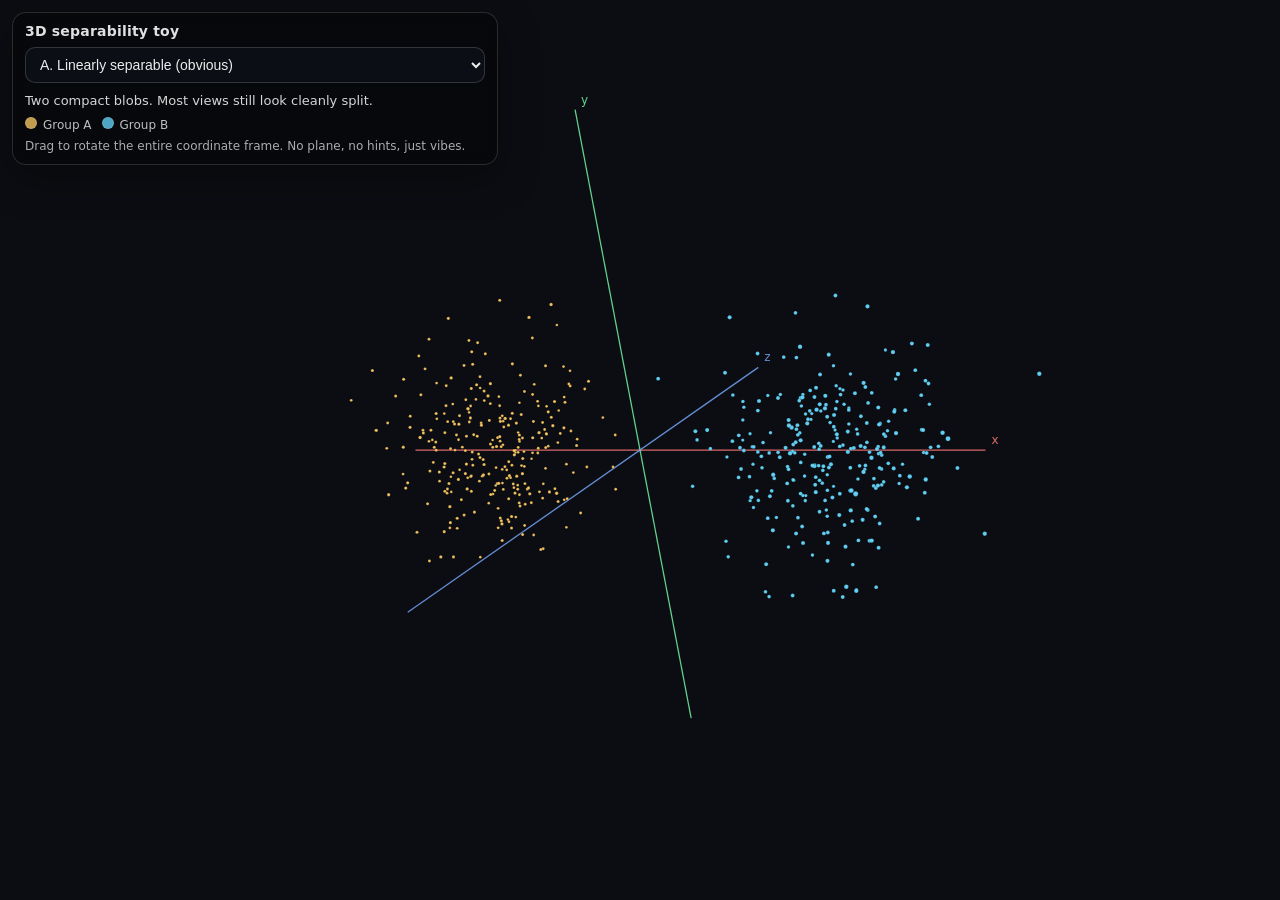
==== index.html @ 65eae8ed "Create index.html" ====
<!doctype html>
<html lang="en">
<head>
  <meta charset="utf-8" />
  <meta name="viewport" content="width=device-width,initial-scale=1" />
  <title>3D Separability Toy</title>
  <style>
    html, body {
      height: 100%;
      margin: 0;
      background: #0b0d12;
      color: rgba(255,255,255,0.92);
      font-family: ui-sans-serif, system-ui, -apple-system, Segoe UI, Roboto, Helvetica, Arial;
    }
    #wrap {
      position: relative;
      width: 100%;
      height: 100%;
      overflow: hidden;
    }
    canvas {
      width: 100%;
      height: 100%;
      display: block;
      touch-action: none;
      cursor: grab;
    }
    canvas:active { cursor: grabbing; }

    #ui {
      position: absolute;
      top: 12px;
      left: 12px;
      width: min(460px, calc(100vw - 24px));
      background: rgba(0,0,0,0.36);
      border: 1px solid rgba(255,255,255,0.14);
      border-radius: 14px;
      padding: 10px 12px 11px;
      backdrop-filter: blur(7px);
      -webkit-backdrop-filter: blur(7px);
      box-shadow: 0 12px 40px rgba(0,0,0,0.35);
    }
    #title {
      font-weight: 700;
      font-size: 14px;
      letter-spacing: 0.2px;
      margin-bottom: 8px;
      opacity: 0.95;
    }
    select {
      width: 100%;
      font-size: 14px;
      padding: 8px 10px;
      border-radius: 10px;
      border: 1px solid rgba(255,255,255,0.16);
      background: rgba(14,16,24,0.9);
      color: rgba(255,255,255,0.92);
      outline: none;
    }
    #desc {
      margin-top: 9px;
      font-size: 13px;
      line-height: 1.35;
      opacity: 0.9;
    }
    #hint {
      margin-top: 7px;
      font-size: 12px;
      opacity: 0.72;
    }
    #legend {
      margin-top: 7px;
      display: flex;
      gap: 10px;
      align-items: center;
      font-size: 12px;
      opacity: 0.8;
    }
    .swatch {
      width: 10px;
      height: 10px;
      border-radius: 999px;
      display: inline-block;
      margin-right: 6px;
      border: 1px solid rgba(255,255,255,0.18);
    }
  </style>
</head>
<body>
  <div id="wrap">
    <canvas id="c"></canvas>

    <div id="ui">
      <div id="title">3D separability toy</div>
      <select id="scenario"></select>
      <div id="desc"></div>
      <div id="legend">
        <span><span class="swatch" id="swA"></span>Group A</span>
        <span><span class="swatch" id="swB"></span>Group B</span>
      </div>
      <div id="hint">Drag to rotate the entire coordinate frame. No plane, no hints, just vibes.</div>
    </div>
  </div>

  <script>
    (() => {
      const canvas = document.getElementById("c");
      const ctx = canvas.getContext("2d", { alpha: false });

      const selectEl = document.getElementById("scenario");
      const descEl = document.getElementById("desc");
      const swA = document.getElementById("swA");
      const swB = document.getElementById("swB");

      // --------- Tiny math kit ----------
      const v3 = {
        add: (a,b) => [a[0]+b[0], a[1]+b[1], a[2]+b[2]],
        sub: (a,b) => [a[0]-b[0], a[1]-b[1], a[2]-b[2]],
        scale: (a,s) => [a[0]*s, a[1]*s, a[2]*s],
        dot: (a,b) => a[0]*b[0] + a[1]*b[1] + a[2]*b[2],
        cross: (a,b) => [
          a[1]*b[2] - a[2]*b[1],
          a[2]*b[0] - a[0]*b[2],
          a[0]*b[1] - a[1]*b[0]
        ],
        norm: (a) => Math.sqrt(a[0]*a[0] + a[1]*a[1] + a[2]*a[2]),
        normalize: (a) => {
          const n = Math.sqrt(a[0]*a[0] + a[1]*a[1] + a[2]*a[2]) || 1;
          return [a[0]/n, a[1]/n, a[2]/n];
        }
      };

      // Quaternion format: [w, x, y, z]
      const quat = {
        normalize: (q) => {
          const n = Math.sqrt(q[0]*q[0] + q[1]*q[1] + q[2]*q[2] + q[3]*q[3]) || 1;
          return [q[0]/n, q[1]/n, q[2]/n, q[3]/n];
        },
        mul: (a,b) => ([
          a[0]*b[0] - a[1]*b[1] - a[2]*b[2] - a[3]*b[3],
          a[0]*b[1] + a[1]*b[0] + a[2]*b[3] - a[3]*b[2],
          a[0]*b[2] - a[1]*b[3] + a[2]*b[0] + a[3]*b[1],
          a[0]*b[3] + a[1]*b[2] - a[2]*b[1] + a[3]*b[0]
        ]),
        fromAxisAngle: (axis, angle) => {
          const a = v3.normalize(axis);
          const s = Math.sin(angle/2);
          return [Math.cos(angle/2), a[0]*s, a[1]*s, a[2]*s];
        },
        fromVectors: (a, b) => {
          const vA = v3.normalize(a);
          const vB = v3.normalize(b);
          const d = v3.dot(vA, vB);
          if (d < -0.999999) {
            // 180°: pick any perpendicular axis
            const axis = v3.normalize(
              Math.abs(vA[0]) < 0.9 ? v3.cross(vA, [1,0,0]) : v3.cross(vA, [0,1,0])
            );
            return [0, axis[0], axis[1], axis[2]];
          }
          const c = v3.cross(vA, vB);
          const q = [1 + d, c[0], c[1], c[2]];
          return quat.normalize(q);
        },
        rotateVec3: (q, v) => {
          // v' = v + w*t + cross(q.xyz, t), with t = 2*cross(q.xyz, v)
          const w = q[0], qx = q[1], qy = q[2], qz = q[3];
          const vx = v[0], vy = v[1], vz = v[2];

          const tx = 2 * (qy*vz - qz*vy);
          const ty = 2 * (qz*vx - qx*vz);
          const tz = 2 * (qx*vy - qy*vx);

          return [
            vx + w*tx + (qy*tz - qz*ty),
            vy + w*ty + (qz*tx - qx*tz),
            vz + w*tz + (qx*ty - qy*tx),
          ];
        }
      };

      function basisFromNormal(n) {
        const nn = v3.normalize(n);
        let t = Math.abs(nn[2]) < 0.9 ? [0,0,1] : [0,1,0];
        let e1 = v3.cross(nn, t);
        if (v3.norm(e1) < 1e-6) t = [1,0,0], e1 = v3.cross(nn, t);
        e1 = v3.normalize(e1);
        const e2 = v3.normalize(v3.cross(nn, e1));
        return { e1, e2, n: nn };
      }

      // --------- Deterministic RNG ----------
      function mulberry32(seed) {
        let a = seed >>> 0;
        return function() {
          a |= 0; a = (a + 0x6D2B79F5) | 0;
          let t = Math.imul(a ^ (a >>> 15), 1 | a);
          t = (t + Math.imul(t ^ (t >>> 7), 61 | t)) ^ t;
          return ((t ^ (t >>> 14)) >>> 0) / 4294967296;
        };
      }
      function randn(rng) {
        // Box-Muller
        let u = 0, v = 0;
        while (u === 0) u = rng();
        while (v === 0) v = rng();
        return Math.sqrt(-2.0 * Math.log(u)) * Math.cos(2.0 * Math.PI * v);
      }

      // --------- Scenario generators ----------
      function genEasy(seed) {
        const rng = mulberry32(seed);
        const N = 560;
        const sigma = 0.22;
        const A = [-0.85, 0, 0];
        const B = [ 0.85, 0, 0];

        const pts = [];
        for (let i = 0; i < N/2; i++) {
          pts.push({
            p: [
              A[0] + randn(rng)*sigma,
              A[1] + randn(rng)*sigma,
              A[2] + randn(rng)*sigma
            ],
            c: 0
          });
        }
        for (let i = 0; i < N/2; i++) {
          pts.push({
            p: [
              B[0] + randn(rng)*sigma,
              B[1] + randn(rng)*sigma,
              B[2] + randn(rng)*sigma
            ],
            c: 1
          });
        }
        return pts;
      }

        function genHiddenLinearClumpy(seed) {
        // Linearly separable sheets with continuous coverage,
        // but with class-specific density texture in the plane.
        const rng = mulberry32(seed);
        const N = 1260;

        const normal = v3.normalize([1.0, 1.0, 0.4]);
        const { e1, e2, n } = basisFromNormal(normal);

        // --- True linear separation knobs ---
        const d = 0.45;
        const thickness = 0.2;

        // --- Plane extent ---
        const halfSize = 1.4;

        // --- Texture knobs ---
        const attractStrength = 0.95;   // how strongly points are pulled toward attractors
        const attractProb = 0.95;       // fraction of points influenced by texture
        const attractSigma = 2.55;      // spatial falloff of texture

        // Class-specific attractors (in u,v plane)
        const attractA = [
            [-0.8, -0.2],
            [ 0.4,  0.9],
            [ 0.9, -0.6]
        ];

        const attractB = [
            [-0.6,  0.8],
            [ 0.7,  0.2],
            [-0.2, -0.9]
        ];

        function texturedUV(attractors) {
            let u = (rng() * 2 - 1) * halfSize;
            let v = (rng() * 2 - 1) * halfSize;

            if (rng() < attractProb) {
            const a = attractors[Math.floor(rng() * attractors.length)];
            const du = a[0] - u;
            const dv = a[1] - v;
            const r2 = du*du + dv*dv;

            // Smooth pull toward attractor
            const w = attractStrength * Math.exp(-r2 / (2 * attractSigma * attractSigma));
            u += du * w;
            v += dv * w;
            }

            return [u, v];
        }

        const pts = [];

        for (let i = 0; i < N/2; i++) {
            const [u, v] = texturedUV(attractA);
            const w = randn(rng) * thickness;

            const p = v3.add(
            v3.add(v3.scale(e1, u), v3.scale(e2, v)),
            v3.scale(n, -d + w)
            );

            pts.push({ p, c: 0 });
        }

        for (let i = 0; i < N/2; i++) {
            const [u, v] = texturedUV(attractB);
            const w = randn(rng) * thickness;

            const p = v3.add(
            v3.add(v3.scale(e1, u), v3.scale(e2, v)),
            v3.scale(n, d + w)
            );

            pts.push({ p, c: 1 });
        }

        return pts;
        }



      function genHiddenLinear(seed) {
        // Two big parallel sheets separated along an off-axis normal.
        // Linearly separable, but from many views they look interleaved until you rotate "side-on".
        const rng = mulberry32(seed);
        const N = 700;

        const normal = v3.normalize([1.0, 1.0, 0.4]);
        const { e1, e2, n } = basisFromNormal(normal);

        const sheetHalfSize = 1.05;
        const d = 0.38;
        const thickness = 0.15;

        const pts = [];
        for (let i = 0; i < N/2; i++) {
          const u = (rng()*2 - 1) * sheetHalfSize;
          const v = (rng()*2 - 1) * sheetHalfSize;
          const w = randn(rng) * thickness;
          const p = v3.add(
            v3.add(v3.scale(e1, u), v3.scale(e2, v)),
            v3.scale(n, (-d + w))
          );
          pts.push({ p, c: 0 });
        }
        for (let i = 0; i < N/2; i++) {
          const u = (rng()*2 - 1) * sheetHalfSize;
          const v = (rng()*2 - 1) * sheetHalfSize;
          const w = randn(rng) * thickness;
          const p = v3.add(
            v3.add(v3.scale(e1, u), v3.scale(e2, v)),
            v3.scale(n, (d + w))
          );
          pts.push({ p, c: 1 });
        }
        return pts;
      }

      function genNonlinearRing(seed) {
        // Inner disk vs outer ring, living in a tilted plane (with a little thickness).
        // Never linearly separable, but rotate until you "look at the plane" and you see the ring structure.
        const rng = mulberry32(seed);
        const N = 740;

        const planeNormal = v3.normalize([0.2, 1.0, 0.55]);
        const { e1, e2, n } = basisFromNormal(planeNormal);

        const pts = [];

        // Group A: inner disk
        for (let i = 0; i < N/2; i++) {
          const theta = rng() * Math.PI * 2;
          const r = Math.sqrt(rng()) * 0.58;
          const x = r * Math.cos(theta);
          const y = r * Math.sin(theta);

          const wobble = 0.25 * Math.sin(3 * theta);
          const thick = randn(rng) * 0.24;

          const p = v3.add(
            v3.add(v3.scale(e1, x), v3.scale(e2, y)),
            v3.scale(n, wobble + thick)
          );

          pts.push({ p, c: 0 });
        }

        // Group B: outer ring
        for (let i = 0; i < N/2; i++) {
          const theta = rng() * Math.PI * 2;
          const r = 0.78 + rng() * 0.40;
          const x = r * Math.cos(theta);
          const y = r * Math.sin(theta);

          const wobble = 0.50 * Math.sin(3 * theta + 0.6);
          const thick = randn(rng) * 0.04;

          const p = v3.add(
            v3.add(v3.scale(e1, x), v3.scale(e2, y)),
            v3.scale(n, wobble + thick)
          );

          pts.push({ p, c: 1 });
        }

        return pts;
      }

      function genChaos(seed) {
        // No structure: labels are independent of geometry.
        const rng = mulberry32(seed);
        const N = 760;
        const s = 1.15;
        const pts = [];
        for (let i = 0; i < N; i++) {
          const p = [(rng()*2 - 1)*s, (rng()*2 - 1)*s, (rng()*2 - 1)*s];
          const c = rng() < 0.5 ? 0 : 1;
          pts.push({ p, c });
        }
        return pts;
      }

      // --------- Scenarios + initial views ----------
      function quatFromYawPitch(yaw, pitch) {
        const qy = quat.fromAxisAngle([0,1,0], yaw);
        const qx = quat.fromAxisAngle([1,0,0], pitch);
        return quat.normalize(quat.mul(qy, qx));
      }

      const scenarios = [
        {
          id: "easy",
          name: "A. Linearly separable (obvious)",
          desc: "Two compact blobs. Most views still look cleanly split.",
          seed: 11,
          make: genEasy,
          initRot: () => quatFromYawPitch(0.55, -0.35)
        },
        {
          id: "hidden",
          name: "B. Linearly separable (you must rotate to see it)",
          desc: "Two parallel sheets separated by a plane, but the default view hides the gap. Rotate until the two layers peel apart.",
          seed: 23,
          make: genHiddenLinear,
          initRot: () => {
            const n = v3.normalize([1.0, 1.0, 0.4]);
            const alignToZ = quat.fromVectors(n, [0,0,1]); // hides separation in depth
            const littleTwist = quat.fromAxisAngle([0,1,0], 0.18);
            return quat.normalize(quat.mul(littleTwist, alignToZ));
          }
        },
        {
          id: "ring",
          name: "C. Not linearly separable (but curve-separable)",
          desc: "Inner disk vs outer ring living in a tilted plane. No rotation makes a plane work, but the circular structure becomes obvious from the right angle.",
          seed: 37,
          make: genNonlinearRing,
          initRot: () => {
            const m = v3.normalize([0.2, 1.0, 0.55]);
            // Start closer to edge-on so the ring is not immediately obvious.
            const target = v3.normalize([1.0, 0.0, 0.25]);
            const q = quat.fromVectors(m, target);
            const spice = quat.fromAxisAngle([0,0,1], -0.15);
            return quat.normalize(quat.mul(spice, q));
          }
        },
        {
          id: "chaos",
          name: "D. Chaos (geometry does not help)",
          desc: "Positions are random and labels are random. Rotating only changes the shape of your illusions.",
          seed: 101,
          make: genChaos,
          initRot: () => quatFromYawPitch(-0.35, -0.25)
        },
        {
        id: "hidden_clumps",
        name: "E. Linearly separable (misleading clusters)",
        desc: "Two parallel sheets (still linearly separable), but with strong in-plane clusters that look like ‘structure’ from the wrong angles.",
        seed: 59,
        make: genHiddenLinearClumpy,
        initRot: () => {
            // Start in a view that hides the separation (normal roughly aligned with camera depth)
            const n = v3.normalize([1.0, 1.0, 0.4]);
            const alignToZ = quat.fromVectors(n, [0,0,1]);
            const littleTwist = quat.fromAxisAngle([0,1,0], 0.22);
            return quat.normalize(quat.mul(littleTwist, alignToZ));
        }
        },

      ];

      // --------- App state ----------
      const COLORS = {
        A: "rgba(255, 204, 102, 0.95)",
        B: "rgba(102, 217, 255, 0.95)",
        bg: "#0b0d12",

        axisX: "rgba(255, 120, 120, 0.85)",
        axisY: "rgba(120, 255, 170, 0.82)",
        axisZ: "rgba(120, 170, 255, 0.82)",
        axisDim: "rgba(255,255,255,0.12)",
        text: "rgba(255,255,255,0.9)"
      };

      swA.style.background = COLORS.A;
      swB.style.background = COLORS.B;

      let points = [];
      let rotQ = [1,0,0,0];

      function setScenarioById(id) {
        const sc = scenarios.find(s => s.id === id) || scenarios[0];
        selectEl.value = sc.id;
        descEl.textContent = sc.desc;
        points = sc.make(sc.seed);
        rotQ = sc.initRot();
        requestRender();
      }

      // --------- Resize handling ----------
      let cssW = 0, cssH = 0, dpr = 1;

      function resize() {
        const rect = canvas.getBoundingClientRect();
        cssW = Math.max(1, rect.width);
        cssH = Math.max(1, rect.height);
        dpr = window.devicePixelRatio || 1;

        const w = Math.round(cssW * dpr);
        const h = Math.round(cssH * dpr);

        if (canvas.width !== w || canvas.height !== h) {
          canvas.width = w;
          canvas.height = h;
        }
        // Draw in CSS pixel coordinates
        ctx.setTransform(dpr, 0, 0, dpr, 0, 0);
        requestRender();
      }

      window.addEventListener("resize", resize);

      // --------- Arcball rotation (click-drag) ----------
      let dragging = false;
      let lastArc = [0,0,1];

      function screenToArcball(clientX, clientY) {
        const rect = canvas.getBoundingClientRect();
        const x = clientX - rect.left;
        const y = clientY - rect.top;

        const cx = rect.width / 2;
        const cy = rect.height / 2;
        const r = 0.9 * Math.min(rect.width, rect.height) / 2;

        let nx = (x - cx) / r;
        let ny = (y - cy) / r;
        ny = -ny; // flip so up is positive

        const d = nx*nx + ny*ny;
        let nz;
        if (d <= 1) nz = Math.sqrt(1 - d);
        else {
          const inv = 1 / Math.sqrt(d);
          nx *= inv;
          ny *= inv;
          nz = 0;
        }
        return v3.normalize([nx, ny, nz]);
      }

      canvas.addEventListener("pointerdown", (e) => {
        canvas.setPointerCapture(e.pointerId);
        dragging = true;
        lastArc = screenToArcball(e.clientX, e.clientY);
        requestRender();
      });

      canvas.addEventListener("pointermove", (e) => {
        if (!dragging) return;
        const curArc = screenToArcball(e.clientX, e.clientY);
        const dq = quat.fromVectors(lastArc, curArc);
        rotQ = quat.normalize(quat.mul(dq, rotQ));
        lastArc = curArc;
        requestRender();
      });

      function endDrag() {
        dragging = false;
      }
      canvas.addEventListener("pointerup", endDrag);
      canvas.addEventListener("pointercancel", endDrag);
      canvas.addEventListener("pointerleave", endDrag);

      // --------- Render ----------
      let rafPending = false;

      function requestRender() {
        if (rafPending) return;
        rafPending = true;
        requestAnimationFrame(draw);
      }

      function project(v, camDist, focal, worldScale, cx, cy) {
        const z = v[2] + camDist;
        const k = focal / z;
        return { x: v[0] * k * worldScale + cx, y: -v[1] * k * worldScale + cy, k, z };
      }

      function drawAxes(camDist, focal, worldScale, cx, cy) {
        const L = 1.38;
        const axes = [
          { a: [-L,0,0], b: [ L,0,0], col: COLORS.axisX, label: "x", labPos: [ L,0,0] },
          { a: [0,-L,0], b: [0, L,0], col: COLORS.axisY, label: "y", labPos: [0, L,0] },
          { a: [0,0,-L], b: [0,0, L], col: COLORS.axisZ, label: "z", labPos: [0,0, L] },
        ];

        // Dim crosshair at origin for a tiny depth cue
        ctx.lineWidth = 1;
        ctx.strokeStyle = COLORS.axisDim;
        ctx.beginPath();
        ctx.arc(cx, cy, 2.2, 0, Math.PI*2);
        ctx.stroke();

        for (const ax of axes) {
          const ra = quat.rotateVec3(rotQ, ax.a);
          const rb = quat.rotateVec3(rotQ, ax.b);
          const pa = project(ra, camDist, focal, worldScale, cx, cy);
          const pb = project(rb, camDist, focal, worldScale, cx, cy);

          ctx.lineWidth = 1.25;
          ctx.strokeStyle = ax.col;
          ctx.beginPath();
          ctx.moveTo(pa.x, pa.y);
          ctx.lineTo(pb.x, pb.y);
          ctx.stroke();

          // Label near positive end
          const rl = quat.rotateVec3(rotQ, ax.labPos);
          const pl = project(rl, camDist, focal, worldScale, cx, cy);
          ctx.fillStyle = ax.col;
          ctx.font = "12px ui-sans-serif, system-ui";
          ctx.fillText(ax.label, pl.x + 6, pl.y - 6);
        }
      }

      function draw() {
        rafPending = false;
        resize();

        // Background
        ctx.fillStyle = COLORS.bg;
        ctx.fillRect(0, 0, cssW, cssH);

        const cx = cssW / 2;
        const cy = cssH / 2;

        // Camera and projection params
        const camDist = 3.4;
        const focal = 1.9;
        const worldScale = 0.92 * Math.min(cssW, cssH) / 2;

        // Axes first (behind points)
        drawAxes(camDist, focal, worldScale, cx, cy);

        // Rotate, project, depth sort points
        const baseR = 3.0;
        const renderPts = new Array(points.length);

        for (let i = 0; i < points.length; i++) {
          const pr = quat.rotateVec3(rotQ, points[i].p);
          const pj = project(pr, camDist, focal, worldScale, cx, cy);
          renderPts[i] = {
            x: pj.x,
            y: pj.y,
            z: pj.z,
            k: pj.k,
            c: points[i].c
          };
        }

        renderPts.sort((a,b) => b.z - a.z); // far to near

        // Points
        for (const p of renderPts) {
          const r = Math.max(1.1, Math.min(6.2, baseR * p.k));

          ctx.beginPath();
          ctx.arc(p.x, p.y, r, 0, Math.PI * 2);

          ctx.fillStyle = (p.c === 0) ? COLORS.A : COLORS.B;
          ctx.fill();

          // subtle outline for readability
          ctx.lineWidth = 0.6;
          ctx.strokeStyle = "rgba(0,0,0,0.28)";
          ctx.stroke();
        }
      }

      // --------- UI wiring ----------
      for (const sc of scenarios) {
        const opt = document.createElement("option");
        opt.value = sc.id;
        opt.textContent = sc.name;
        selectEl.appendChild(opt);
      }

      selectEl.addEventListener("change", () => setScenarioById(selectEl.value));

      // Boot
      setScenarioById("easy");
      resize();
      requestRender();
    })();
  </script>
</body>
</html>
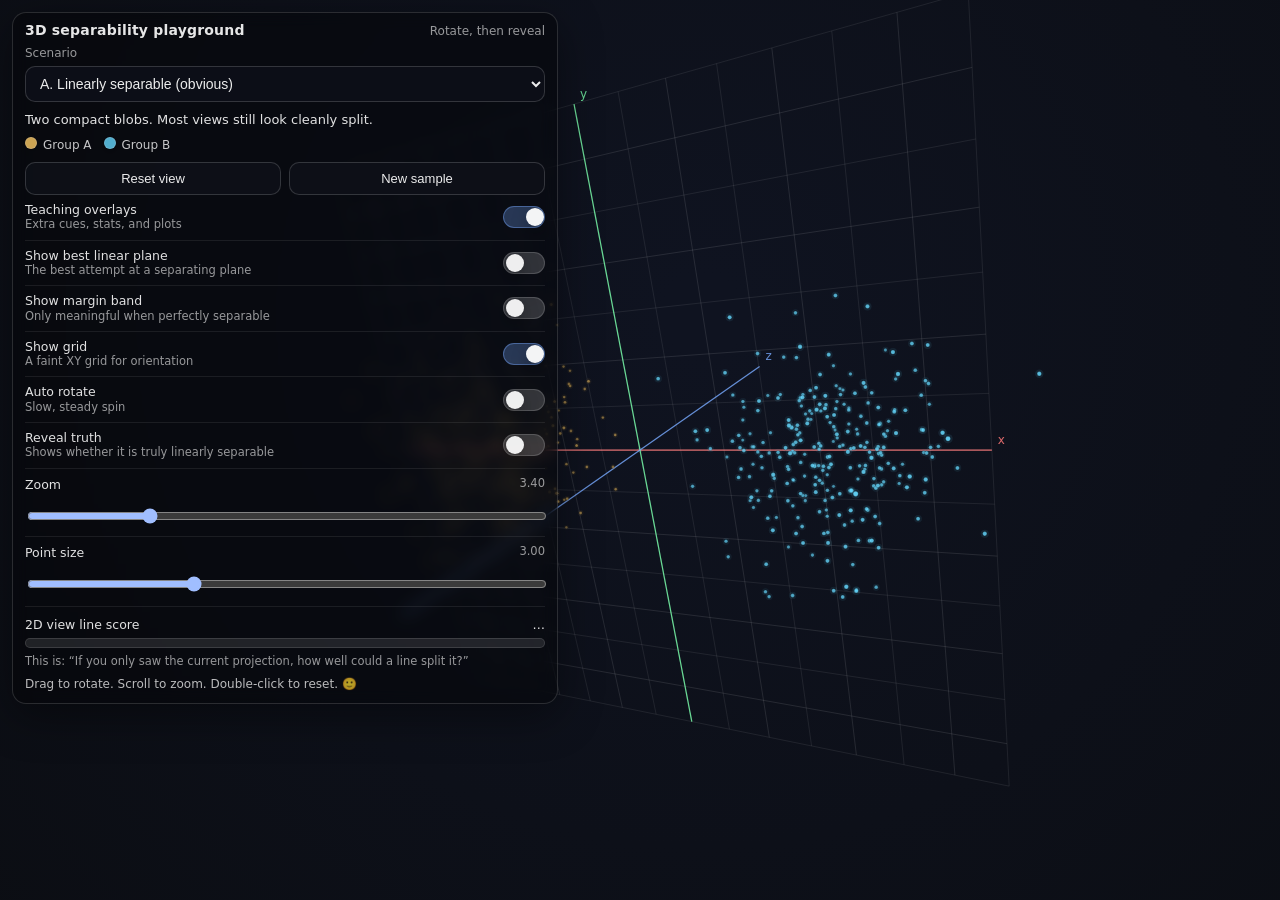
==== commit 354dee65: "Update index.html" ====
--- a/index.html
+++ b/index.html
@@ -3,79 +3,121 @@
 <head>
   <meta charset="utf-8" />
   <meta name="viewport" content="width=device-width,initial-scale=1" />
-  <title>3D Separability Toy</title>
+  <title>3D Separability Playground</title>
   <style>
+    :root {
+      --bg0: #0b0d12;
+      --bg1: #0f1320;
+      --panel: rgba(0,0,0,0.36);
+      --panelBorder: rgba(255,255,255,0.14);
+      --text: rgba(255,255,255,0.92);
+      --muted: rgba(255,255,255,0.72);
+      --muted2: rgba(255,255,255,0.58);
+      --line: rgba(255,255,255,0.12);
+
+      --a: rgba(255, 204, 102, 0.95);
+      --b: rgba(102, 217, 255, 0.95);
+
+      --axisX: rgba(255, 120, 120, 0.85);
+      --axisY: rgba(120, 255, 170, 0.82);
+      --axisZ: rgba(120, 170, 255, 0.82);
+    }
+
     html, body {
       height: 100%;
       margin: 0;
-      background: #0b0d12;
-      color: rgba(255,255,255,0.92);
+      background: radial-gradient(1200px 900px at 55% 35%, var(--bg1), var(--bg0));
+      color: var(--text);
       font-family: ui-sans-serif, system-ui, -apple-system, Segoe UI, Roboto, Helvetica, Arial;
     }
+
     #wrap {
       position: relative;
       width: 100%;
       height: 100%;
       overflow: hidden;
     }
-    canvas {
+
+    canvas#c {
       width: 100%;
       height: 100%;
       display: block;
       touch-action: none;
       cursor: grab;
     }
-    canvas:active { cursor: grabbing; }
+    canvas#c:active { cursor: grabbing; }
 
     #ui {
       position: absolute;
       top: 12px;
       left: 12px;
-      width: min(460px, calc(100vw - 24px));
-      background: rgba(0,0,0,0.36);
-      border: 1px solid rgba(255,255,255,0.14);
+      width: min(520px, calc(100vw - 24px));
+      background: var(--panel);
+      border: 1px solid var(--panelBorder);
       border-radius: 14px;
       padding: 10px 12px 11px;
-      backdrop-filter: blur(7px);
-      -webkit-backdrop-filter: blur(7px);
-      box-shadow: 0 12px 40px rgba(0,0,0,0.35);
-    }
+      backdrop-filter: blur(8px);
+      -webkit-backdrop-filter: blur(8px);
+      box-shadow: 0 12px 44px rgba(0,0,0,0.40);
+      user-select: none;
+    }
+
+    #titleRow {
+      display: flex;
+      align-items: baseline;
+      justify-content: space-between;
+      gap: 10px;
+      margin-bottom: 8px;
+    }
+
     #title {
-      font-weight: 700;
+      font-weight: 760;
       font-size: 14px;
       letter-spacing: 0.2px;
-      margin-bottom: 8px;
-      opacity: 0.95;
-    }
+      opacity: 0.98;
+      line-height: 1.1;
+    }
+
+    #tagline {
+      font-size: 12px;
+      color: var(--muted2);
+      white-space: nowrap;
+    }
+
+    .block { margin-top: 8px; }
+    .lbl {
+      font-size: 12px;
+      color: var(--muted2);
+      margin-bottom: 6px;
+    }
+
     select {
       width: 100%;
       font-size: 14px;
       padding: 8px 10px;
       border-radius: 10px;
       border: 1px solid rgba(255,255,255,0.16);
-      background: rgba(14,16,24,0.9);
-      color: rgba(255,255,255,0.92);
+      background: rgba(14,16,24,0.92);
+      color: var(--text);
       outline: none;
     }
+
     #desc {
       margin-top: 9px;
       font-size: 13px;
       line-height: 1.35;
-      opacity: 0.9;
-    }
-    #hint {
-      margin-top: 7px;
-      font-size: 12px;
-      opacity: 0.72;
-    }
+      color: rgba(255,255,255,0.88);
+    }
+
     #legend {
-      margin-top: 7px;
+      margin-top: 8px;
       display: flex;
-      gap: 10px;
+      gap: 12px;
       align-items: center;
       font-size: 12px;
-      opacity: 0.8;
-    }
+      opacity: 0.84;
+    }
+
     .swatch {
       width: 10px;
       height: 10px;
@@ -83,7 +125,187 @@
       display: inline-block;
       margin-right: 6px;
       border: 1px solid rgba(255,255,255,0.18);
-    }
+      box-shadow: 0 2px 10px rgba(0,0,0,0.22);
+    }
+
+    .row {
+      display: flex;
+      align-items: center;
+      justify-content: space-between;
+      gap: 10px;
+      margin-top: 8px;
+      padding-top: 8px;
+      border-top: 1px solid rgba(255,255,255,0.08);
+    }
+    .row.noLine { border-top: none; padding-top: 0; }
+
+    .left {
+      display: flex;
+      flex-direction: column;
+      gap: 1px;
+    }
+
+    .rowTitle {
+      font-size: 12.5px;
+      color: rgba(255,255,255,0.88);
+      line-height: 1.15;
+    }
+    .rowHint {
+      font-size: 11.5px;
+      color: var(--muted2);
+      line-height: 1.15;
+    }
+
+    /* Switch */
+    .switch {
+      position: relative;
+      width: 42px;
+      height: 22px;
+      flex: 0 0 auto;
+    }
+    .switch input {
+      opacity: 0;
+      width: 0;
+      height: 0;
+    }
+    .switch span {
+      position: absolute;
+      inset: 0;
+      border-radius: 999px;
+      background: rgba(255,255,255,0.16);
+      border: 1px solid rgba(255,255,255,0.16);
+      transition: 160ms ease;
+    }
+    .switch span::before {
+      content: "";
+      position: absolute;
+      width: 18px;
+      height: 18px;
+      left: 2px;
+      top: 1px;
+      border-radius: 999px;
+      background: rgba(255,255,255,0.92);
+      box-shadow: 0 6px 16px rgba(0,0,0,0.28);
+      transition: 160ms ease;
+    }
+    .switch input:checked + span {
+      background: rgba(120,170,255,0.28);
+      border-color: rgba(120,170,255,0.42);
+    }
+    .switch input:checked + span::before {
+      transform: translateX(20px);
+      background: rgba(255,255,255,0.95);
+    }
+
+    /* Buttons */
+    .btnRow {
+      display: flex;
+      gap: 8px;
+      margin-top: 10px;
+    }
+    button {
+      flex: 1;
+      font-size: 13px;
+      padding: 8px 10px;
+      border-radius: 10px;
+      border: 1px solid rgba(255,255,255,0.16);
+      background: rgba(14,16,24,0.88);
+      color: rgba(255,255,255,0.92);
+      cursor: pointer;
+      transition: 140ms ease;
+    }
+    button:hover {
+      border-color: rgba(255,255,255,0.26);
+      background: rgba(18,20,30,0.92);
+    }
+    button:active { transform: translateY(1px); }
+
+    /* Sliders */
+    .sliderRow {
+      display: grid;
+      grid-template-columns: 1fr auto;
+      gap: 10px;
+      margin-top: 8px;
+      padding-top: 8px;
+      border-top: 1px solid rgba(255,255,255,0.08);
+      align-items: center;
+    }
+    .sliderRow .sLabel {
+      font-size: 12.5px;
+      color: rgba(255,255,255,0.88);
+    }
+    input[type="range"] {
+      width: 100%;
+      margin-top: 6px;
+      accent-color: rgba(160,190,255,0.9);
+    }
+    .sliderWrap {
+      grid-column: 1 / -1;
+    }
+
+    /* Score box */
+    #scoreBox {
+      margin-top: 10px;
+      padding-top: 10px;
+      border-top: 1px solid rgba(255,255,255,0.08);
+    }
+    .scoreLine {
+      display: flex;
+      justify-content: space-between;
+      gap: 10px;
+      font-size: 12.5px;
+      color: rgba(255,255,255,0.88);
+      margin-bottom: 6px;
+    }
+    .bar {
+      height: 8px;
+      border-radius: 999px;
+      background: rgba(255,255,255,0.10);
+      border: 1px solid rgba(255,255,255,0.12);
+      overflow: hidden;
+    }
+    #bar2d {
+      height: 100%;
+      width: 0%;
+      background: linear-gradient(90deg, rgba(255,204,102,0.60), rgba(102,217,255,0.65));
+    }
+
+    /* Reveal panel */
+    #revealPanel {
+      margin-top: 10px;
+      padding-top: 10px;
+      border-top: 1px solid rgba(255,255,255,0.08);
+    }
+    #stat3d {
+      font-size: 12.5px;
+      line-height: 1.35;
+      color: rgba(255,255,255,0.88);
+      margin-bottom: 8px;
+    }
+    #planeEq {
+      font-size: 11.5px;
+      color: var(--muted2);
+      margin-top: 6px;
+      line-height: 1.25;
+    }
+
+    #plot {
+      width: 100%;
+      height: 92px;
+      display: block;
+      border-radius: 10px;
+      background: rgba(14,16,24,0.60);
+      border: 1px solid rgba(255,255,255,0.10);
+    }
+
+    #hint {
+      margin-top: 9px;
+      font-size: 12px;
+      color: var(--muted);
+      line-height: 1.25;
+    }
+
+    .hidden { display: none; }
   </style>
 </head>
 <body>
@@ -91,14 +313,128 @@
     <canvas id="c"></canvas>
 
     <div id="ui">
-      <div id="title">3D separability toy</div>
-      <select id="scenario"></select>
-      <div id="desc"></div>
-      <div id="legend">
-        <span><span class="swatch" id="swA"></span>Group A</span>
-        <span><span class="swatch" id="swB"></span>Group B</span>
+      <div id="titleRow">
+        <div id="title">3D separability playground</div>
+        <div id="tagline">Rotate, then reveal</div>
       </div>
-      <div id="hint">Drag to rotate the entire coordinate frame. No plane, no hints, just vibes.</div>
+
+      <div class="block">
+        <div class="lbl">Scenario</div>
+        <select id="scenario"></select>
+        <div id="desc"></div>
+        <div id="legend">
+          <span><span class="swatch" id="swA"></span>Group A</span>
+          <span><span class="swatch" id="swB"></span>Group B</span>
+        </div>
+      </div>
+
+      <div class="btnRow">
+        <button id="resetBtn" title="Reset rotation and zoom">Reset view</button>
+        <button id="newBtn" title="Regenerate points with a new seed">New sample</button>
+      </div>
+
+      <div class="row noLine">
+        <div class="left">
+          <div class="rowTitle">Teaching overlays</div>
+          <div class="rowHint">Extra cues, stats, and plots</div>
+        </div>
+        <label class="switch">
+          <input type="checkbox" id="teach" checked />
+          <span></span>
+        </label>
+      </div>
+
+      <div id="teachPanel">
+        <div class="row">
+          <div class="left">
+            <div class="rowTitle">Show best linear plane</div>
+            <div class="rowHint">The best attempt at a separating plane</div>
+          </div>
+          <label class="switch">
+            <input type="checkbox" id="showPlane" />
+            <span></span>
+          </label>
+        </div>
+
+        <div class="row">
+          <div class="left">
+            <div class="rowTitle">Show margin band</div>
+            <div class="rowHint">Only meaningful when perfectly separable</div>
+          </div>
+          <label class="switch">
+            <input type="checkbox" id="showMargin" />
+            <span></span>
+          </label>
+        </div>
+
+        <div class="row">
+          <div class="left">
+            <div class="rowTitle">Show grid</div>
+            <div class="rowHint">A faint XY grid for orientation</div>
+          </div>
+          <label class="switch">
+            <input type="checkbox" id="showGrid" checked />
+            <span></span>
+          </label>
+        </div>
+
+        <div class="row">
+          <div class="left">
+            <div class="rowTitle">Auto rotate</div>
+            <div class="rowHint">Slow, steady spin</div>
+          </div>
+          <label class="switch">
+            <input type="checkbox" id="autoRotate" />
+            <span></span>
+          </label>
+        </div>
+
+        <div class="row">
+          <div class="left">
+            <div class="rowTitle">Reveal truth</div>
+            <div class="rowHint">Shows whether it is truly linearly separable</div>
+          </div>
+          <label class="switch">
+            <input type="checkbox" id="revealTruth" />
+            <span></span>
+          </label>
+        </div>
+
+        <div class="sliderRow">
+          <div class="sLabel">Zoom</div>
+          <div id="zoomVal" class="rowHint">3.40</div>
+          <div class="sliderWrap">
+            <input type="range" id="zoom" min="2.60" max="6.10" step="0.01" value="3.40" />
+          </div>
+        </div>
+
+        <div class="sliderRow">
+          <div class="sLabel">Point size</div>
+          <div id="ptVal" class="rowHint">3.00</div>
+          <div class="sliderWrap">
+            <input type="range" id="ptSize" min="1.80" max="5.60" step="0.05" value="3.00" />
+          </div>
+        </div>
+
+        <div id="scoreBox">
+          <div class="scoreLine">
+            <span>2D view line score</span>
+            <span id="score2d">…</span>
+          </div>
+          <div class="bar"><div id="bar2d"></div></div>
+          <div style="margin-top:6px;font-size:11.5px;color:rgba(255,255,255,0.58);line-height:1.25;">
+            This is: “If you only saw the current projection, how well could a line split it?”
+          </div>
+        </div>
+
+        <div id="revealPanel" class="hidden">
+          <div id="stat3d"></div>
+          <canvas id="plot"></canvas>
+          <div id="planeEq"></div>
+        </div>
+      </div>
+
+      <div id="hint">Drag to rotate. Scroll to zoom. Double-click to reset. 🙂</div>
     </div>
   </div>
 
@@ -112,7 +448,55 @@
       const swA = document.getElementById("swA");
       const swB = document.getElementById("swB");
 
-      // --------- Tiny math kit ----------
+      const teachEl = document.getElementById("teach");
+      const teachPanel = document.getElementById("teachPanel");
+      const showPlaneEl = document.getElementById("showPlane");
+      const showMarginEl = document.getElementById("showMargin");
+      const showGridEl = document.getElementById("showGrid");
+      const autoRotateEl = document.getElementById("autoRotate");
+      const revealTruthEl = document.getElementById("revealTruth");
+
+      const resetBtn = document.getElementById("resetBtn");
+      const newBtn = document.getElementById("newBtn");
+
+      const zoomEl = document.getElementById("zoom");
+      const zoomValEl = document.getElementById("zoomVal");
+
+      const ptSizeEl = document.getElementById("ptSize");
+      const ptValEl = document.getElementById("ptVal");
+
+      const score2dEl = document.getElementById("score2d");
+      const bar2dEl = document.getElementById("bar2d");
+
+      const revealPanel = document.getElementById("revealPanel");
+      const stat3dEl = document.getElementById("stat3d");
+      const plotCanvas = document.getElementById("plot");
+      const planeEqEl = document.getElementById("planeEq");
+
+      // ---------- Colors ----------
+      const COLORS = {
+        A: [255, 204, 102],
+        B: [102, 217, 255],
+        bg0: "#0b0d12",
+
+        axisX: getComputedStyle(document.documentElement).getPropertyValue("--axisX").trim(),
+        axisY: getComputedStyle(document.documentElement).getPropertyValue("--axisY").trim(),
+        axisZ: getComputedStyle(document.documentElement).getPropertyValue("--axisZ").trim(),
+        axisDim: "rgba(255,255,255,0.12)",
+        grid: "rgba(255,255,255,0.08)",
+
+        planeFill: "rgba(255,255,255,0.06)",
+        planeStroke: "rgba(255,255,255,0.22)",
+        marginStroke: "rgba(255,255,255,0.16)"
+      };
+
+      swA.style.background = `rgba(${COLORS.A[0]},${COLORS.A[1]},${COLORS.A[2]},0.95)`;
+      swB.style.background = `rgba(${COLORS.B[0]},${COLORS.B[1]},${COLORS.B[2]},0.95)`;
+
+      // ---------- Tiny math kit ----------
+      const clamp = (x,a,b) => Math.max(a, Math.min(b, x));
+      const lerp = (a,b,t) => a + (b-a)*t;
+
       const v3 = {
         add: (a,b) => [a[0]+b[0], a[1]+b[1], a[2]+b[2]],
         sub: (a,b) => [a[0]-b[0], a[1]-b[1], a[2]-b[2]],
@@ -152,7 +536,6 @@
           const vB = v3.normalize(b);
           const d = v3.dot(vA, vB);
           if (d < -0.999999) {
-            // 180°: pick any perpendicular axis
             const axis = v3.normalize(
               Math.abs(vA[0]) < 0.9 ? v3.cross(vA, [1,0,0]) : v3.cross(vA, [0,1,0])
             );
@@ -163,7 +546,6 @@
           return quat.normalize(q);
         },
         rotateVec3: (q, v) => {
-          // v' = v + w*t + cross(q.xyz, t), with t = 2*cross(q.xyz, v)
           const w = q[0], qx = q[1], qy = q[2], qz = q[3];
           const vx = v[0], vy = v[1], vz = v[2];
 
@@ -189,7 +571,7 @@
         return { e1, e2, n: nn };
       }
 
-      // --------- Deterministic RNG ----------
+      // ---------- Deterministic RNG ----------
       function mulberry32(seed) {
         let a = seed >>> 0;
         return function() {
@@ -200,14 +582,18 @@
         };
       }
       function randn(rng) {
-        // Box-Muller
         let u = 0, v = 0;
         while (u === 0) u = rng();
         while (v === 0) v = rng();
         return Math.sqrt(-2.0 * Math.log(u)) * Math.cos(2.0 * Math.PI * v);
       }
-
-      // --------- Scenario generators ----------
+      function randnClamped(rng, sigma, maxAbs) {
+        let x;
+        do { x = randn(rng) * sigma; } while (Math.abs(x) > maxAbs);
+        return x;
+      }
+
+      // ---------- Scenarios ----------
       function genEasy(seed) {
         const rng = mulberry32(seed);
         const N = 560;
@@ -217,161 +603,111 @@
 
         const pts = [];
         for (let i = 0; i < N/2; i++) {
-          pts.push({
-            p: [
-              A[0] + randn(rng)*sigma,
-              A[1] + randn(rng)*sigma,
-              A[2] + randn(rng)*sigma
-            ],
-            c: 0
-          });
+          pts.push({ p: [A[0] + randn(rng)*sigma, A[1] + randn(rng)*sigma, A[2] + randn(rng)*sigma], c: 0 });
         }
         for (let i = 0; i < N/2; i++) {
-          pts.push({
-            p: [
-              B[0] + randn(rng)*sigma,
-              B[1] + randn(rng)*sigma,
-              B[2] + randn(rng)*sigma
-            ],
-            c: 1
-          });
+          pts.push({ p: [B[0] + randn(rng)*sigma, B[1] + randn(rng)*sigma, B[2] + randn(rng)*sigma], c: 1 });
         }
         return pts;
       }
 
-        function genHiddenLinearClumpy(seed) {
-        // Linearly separable sheets with continuous coverage,
-        // but with class-specific density texture in the plane.
+      function genHiddenLinear(seed) {
+        // Two parallel sheets, guaranteed separated by clamping thickness.
+        const rng = mulberry32(seed);
+        const N = 760;
+
+        const normal = v3.normalize([1.0, 1.0, 0.4]);
+        const { e1, e2, n } = basisFromNormal(normal);
+
+        const sheetHalfSize = 1.08;
+        const d = 0.48;
+        const thickness = 0.12;
+        const clampAbs = 0.22; // ensures no sheet-crossing outliers in practice
+
+        const pts = [];
+        for (let i = 0; i < N/2; i++) {
+          const u = (rng()*2 - 1) * sheetHalfSize;
+          const v = (rng()*2 - 1) * sheetHalfSize;
+          const w = randnClamped(rng, thickness, clampAbs);
+          const p = v3.add(v3.add(v3.scale(e1, u), v3.scale(e2, v)), v3.scale(n, (-d + w)));
+          pts.push({ p, c: 0 });
+        }
+        for (let i = 0; i < N/2; i++) {
+          const u = (rng()*2 - 1) * sheetHalfSize;
+          const v = (rng()*2 - 1) * sheetHalfSize;
+          const w = randnClamped(rng, thickness, clampAbs);
+          const p = v3.add(v3.add(v3.scale(e1, u), v3.scale(e2, v)), v3.scale(n, ( d + w)));
+          pts.push({ p, c: 1 });
+        }
+        return pts;
+      }
+
+      function genHiddenLinearClumpy(seed) {
+        // Still separable sheets, with in-plane density texture (misleading “clusters”).
         const rng = mulberry32(seed);
         const N = 1260;
 
         const normal = v3.normalize([1.0, 1.0, 0.4]);
         const { e1, e2, n } = basisFromNormal(normal);
 
-        // --- True linear separation knobs ---
-        const d = 0.45;
-        const thickness = 0.2;
-
-        // --- Plane extent ---
-        const halfSize = 1.4;
-
-        // --- Texture knobs ---
-        const attractStrength = 0.95;   // how strongly points are pulled toward attractors
-        const attractProb = 0.95;       // fraction of points influenced by texture
-        const attractSigma = 2.55;      // spatial falloff of texture
-
-        // Class-specific attractors (in u,v plane)
+        const d = 0.50;
+        const thickness = 0.13;
+        const clampAbs = 0.20;
+        const halfSize = 1.45;
+
+        const attractStrength = 0.95;
+        const attractProb = 0.95;
+        const attractSigma = 2.55;
+
         const attractA = [
-            [-0.8, -0.2],
-            [ 0.4,  0.9],
-            [ 0.9, -0.6]
+          [-0.8, -0.2], [ 0.4,  0.9], [ 0.9, -0.6]
         ];
-
         const attractB = [
-            [-0.6,  0.8],
-            [ 0.7,  0.2],
-            [-0.2, -0.9]
+          [-0.6,  0.8], [ 0.7,  0.2], [-0.2, -0.9]
         ];
 
         function texturedUV(attractors) {
-            let u = (rng() * 2 - 1) * halfSize;
-            let v = (rng() * 2 - 1) * halfSize;
-
-            if (rng() < attractProb) {
+          let u = (rng() * 2 - 1) * halfSize;
+          let v = (rng() * 2 - 1) * halfSize;
+
+          if (rng() < attractProb) {
             const a = attractors[Math.floor(rng() * attractors.length)];
             const du = a[0] - u;
             const dv = a[1] - v;
             const r2 = du*du + dv*dv;
-
-            // Smooth pull toward attractor
             const w = attractStrength * Math.exp(-r2 / (2 * attractSigma * attractSigma));
             u += du * w;
             v += dv * w;
-            }
-
-            return [u, v];
-        }
-
-        const pts = [];
-
-        for (let i = 0; i < N/2; i++) {
-            const [u, v] = texturedUV(attractA);
-            const w = randn(rng) * thickness;
-
-            const p = v3.add(
-            v3.add(v3.scale(e1, u), v3.scale(e2, v)),
-            v3.scale(n, -d + w)
-            );
-
-            pts.push({ p, c: 0 });
-        }
-
-        for (let i = 0; i < N/2; i++) {
-            const [u, v] = texturedUV(attractB);
-            const w = randn(rng) * thickness;
-
-            const p = v3.add(
-            v3.add(v3.scale(e1, u), v3.scale(e2, v)),
-            v3.scale(n, d + w)
-            );
-
-            pts.push({ p, c: 1 });
-        }
-
-        return pts;
-        }
-
-
-
-      function genHiddenLinear(seed) {
-        // Two big parallel sheets separated along an off-axis normal.
-        // Linearly separable, but from many views they look interleaved until you rotate "side-on".
-        const rng = mulberry32(seed);
-        const N = 700;
-
-        const normal = v3.normalize([1.0, 1.0, 0.4]);
-        const { e1, e2, n } = basisFromNormal(normal);
-
-        const sheetHalfSize = 1.05;
-        const d = 0.38;
-        const thickness = 0.15;
+          }
+          return [u, v];
+        }
 
         const pts = [];
         for (let i = 0; i < N/2; i++) {
-          const u = (rng()*2 - 1) * sheetHalfSize;
-          const v = (rng()*2 - 1) * sheetHalfSize;
-          const w = randn(rng) * thickness;
-          const p = v3.add(
-            v3.add(v3.scale(e1, u), v3.scale(e2, v)),
-            v3.scale(n, (-d + w))
-          );
+          const [u,v] = texturedUV(attractA);
+          const w = randnClamped(rng, thickness, clampAbs);
+          const p = v3.add(v3.add(v3.scale(e1,u), v3.scale(e2,v)), v3.scale(n, (-d + w)));
           pts.push({ p, c: 0 });
         }
         for (let i = 0; i < N/2; i++) {
-          const u = (rng()*2 - 1) * sheetHalfSize;
-          const v = (rng()*2 - 1) * sheetHalfSize;
-          const w = randn(rng) * thickness;
-          const p = v3.add(
-            v3.add(v3.scale(e1, u), v3.scale(e2, v)),
-            v3.scale(n, (d + w))
-          );
+          const [u,v] = texturedUV(attractB);
+          const w = randnClamped(rng, thickness, clampAbs);
+          const p = v3.add(v3.add(v3.scale(e1,u), v3.scale(e2,v)), v3.scale(n, ( d + w)));
           pts.push({ p, c: 1 });
         }
         return pts;
       }
 
       function genNonlinearRing(seed) {
-        // Inner disk vs outer ring, living in a tilted plane (with a little thickness).
-        // Never linearly separable, but rotate until you "look at the plane" and you see the ring structure.
+        // Inner disk vs outer ring in a tilted plane. Not linearly separable.
         const rng = mulberry32(seed);
-        const N = 740;
+        const N = 820;
 
         const planeNormal = v3.normalize([0.2, 1.0, 0.55]);
         const { e1, e2, n } = basisFromNormal(planeNormal);
 
         const pts = [];
 
-        // Group A: inner disk
         for (let i = 0; i < N/2; i++) {
           const theta = rng() * Math.PI * 2;
           const r = Math.sqrt(rng()) * 0.58;
@@ -381,15 +717,10 @@
           const wobble = 0.25 * Math.sin(3 * theta);
           const thick = randn(rng) * 0.24;
 
-          const p = v3.add(
-            v3.add(v3.scale(e1, x), v3.scale(e2, y)),
-            v3.scale(n, wobble + thick)
-          );
-
+          const p = v3.add(v3.add(v3.scale(e1, x), v3.scale(e2, y)), v3.scale(n, wobble + thick));
           pts.push({ p, c: 0 });
         }
 
-        // Group B: outer ring
         for (let i = 0; i < N/2; i++) {
           const theta = rng() * Math.PI * 2;
           const r = 0.78 + rng() * 0.40;
@@ -397,13 +728,9 @@
           const y = r * Math.sin(theta);
 
           const wobble = 0.50 * Math.sin(3 * theta + 0.6);
-          const thick = randn(rng) * 0.04;
-
-          const p = v3.add(
-            v3.add(v3.scale(e1, x), v3.scale(e2, y)),
-            v3.scale(n, wobble + thick)
-          );
-
+          const thick = randn(rng) * 0.06;
+
+          const p = v3.add(v3.add(v3.scale(e1, x), v3.scale(e2, y)), v3.scale(n, wobble + thick));
           pts.push({ p, c: 1 });
         }
 
@@ -411,9 +738,9 @@
       }
 
       function genChaos(seed) {
-        // No structure: labels are independent of geometry.
+        // Geometry does not help.
         const rng = mulberry32(seed);
-        const N = 760;
+        const N = 820;
         const s = 1.15;
         const pts = [];
         for (let i = 0; i < N; i++) {
@@ -424,7 +751,6 @@
         return pts;
       }
 
-      // --------- Scenarios + initial views ----------
       function quatFromYawPitch(yaw, pitch) {
         const qy = quat.fromAxisAngle([0,1,0], yaw);
         const qx = quat.fromAxisAngle([1,0,0], pitch);
@@ -437,18 +763,20 @@
           name: "A. Linearly separable (obvious)",
           desc: "Two compact blobs. Most views still look cleanly split.",
           seed: 11,
+          truthLinear: true,
           make: genEasy,
           initRot: () => quatFromYawPitch(0.55, -0.35)
         },
         {
           id: "hidden",
           name: "B. Linearly separable (you must rotate to see it)",
-          desc: "Two parallel sheets separated by a plane, but the default view hides the gap. Rotate until the two layers peel apart.",
+          desc: "Two parallel sheets separated by a plane, but the default view hides the gap. Rotate until the layers peel apart.",
           seed: 23,
+          truthLinear: true,
           make: genHiddenLinear,
           initRot: () => {
             const n = v3.normalize([1.0, 1.0, 0.4]);
-            const alignToZ = quat.fromVectors(n, [0,0,1]); // hides separation in depth
+            const alignToZ = quat.fromVectors(n, [0,0,1]);
             const littleTwist = quat.fromAxisAngle([0,1,0], 0.18);
             return quat.normalize(quat.mul(littleTwist, alignToZ));
           }
@@ -456,12 +784,12 @@
         {
           id: "ring",
           name: "C. Not linearly separable (but curve-separable)",
-          desc: "Inner disk vs outer ring living in a tilted plane. No rotation makes a plane work, but the circular structure becomes obvious from the right angle.",
+          desc: "Inner disk vs outer ring in a tilted plane. No plane can split it, but the circular structure shows up from the right angle.",
           seed: 37,
+          truthLinear: false,
           make: genNonlinearRing,
           initRot: () => {
             const m = v3.normalize([0.2, 1.0, 0.55]);
-            // Start closer to edge-on so the ring is not immediately obvious.
             const target = v3.normalize([1.0, 0.0, 0.25]);
             const q = quat.fromVectors(m, target);
             const spice = quat.fromAxisAngle([0,0,1], -0.15);
@@ -473,58 +801,151 @@
           name: "D. Chaos (geometry does not help)",
           desc: "Positions are random and labels are random. Rotating only changes the shape of your illusions.",
           seed: 101,
+          truthLinear: false,
           make: genChaos,
           initRot: () => quatFromYawPitch(-0.35, -0.25)
         },
         {
-        id: "hidden_clumps",
-        name: "E. Linearly separable (misleading clusters)",
-        desc: "Two parallel sheets (still linearly separable), but with strong in-plane clusters that look like ‘structure’ from the wrong angles.",
-        seed: 59,
-        make: genHiddenLinearClumpy,
-        initRot: () => {
-            // Start in a view that hides the separation (normal roughly aligned with camera depth)
+          id: "hidden_clumps",
+          name: "E. Linearly separable (misleading clusters)",
+          desc: "Two separable sheets with strong in-plane clustering that can trick your pattern-finder from the wrong angles.",
+          seed: 59,
+          truthLinear: true,
+          make: genHiddenLinearClumpy,
+          initRot: () => {
             const n = v3.normalize([1.0, 1.0, 0.4]);
             const alignToZ = quat.fromVectors(n, [0,0,1]);
             const littleTwist = quat.fromAxisAngle([0,1,0], 0.22);
             return quat.normalize(quat.mul(littleTwist, alignToZ));
-        }
+          }
         },
-
       ];
 
-      // --------- App state ----------
-      const COLORS = {
-        A: "rgba(255, 204, 102, 0.95)",
-        B: "rgba(102, 217, 255, 0.95)",
-        bg: "#0b0d12",
-
-        axisX: "rgba(255, 120, 120, 0.85)",
-        axisY: "rgba(120, 255, 170, 0.82)",
-        axisZ: "rgba(120, 170, 255, 0.82)",
-        axisDim: "rgba(255,255,255,0.12)",
-        text: "rgba(255,255,255,0.9)"
-      };
-
-      swA.style.background = COLORS.A;
-      swB.style.background = COLORS.B;
-
-      let points = [];
-      let rotQ = [1,0,0,0];
-
-      function setScenarioById(id) {
-        const sc = scenarios.find(s => s.id === id) || scenarios[0];
-        selectEl.value = sc.id;
-        descEl.textContent = sc.desc;
-        points = sc.make(sc.seed);
-        rotQ = sc.initRot();
-        requestRender();
-      }
-
-      // --------- Resize handling ----------
+      // ---------- Simple linear methods (tiny, no libraries) ----------
+      function trainPerceptron(points, dims, maxEpochs = 60) {
+        let w = new Array(dims).fill(0);
+        let b = 0;
+
+        let converged = false;
+        let epochs = 0;
+        let totalMistakes = 0;
+
+        // deterministic order is fine for this toy
+        for (let ep = 0; ep < maxEpochs; ep++) {
+          let mistakes = 0;
+          for (let i = 0; i < points.length; i++) {
+            const x = points[i].p;
+            const y = points[i].c === 1 ? 1 : -1;
+            let s = b;
+            for (let d = 0; d < dims; d++) s += w[d] * x[d];
+            if (y * s <= 0) {
+              for (let d = 0; d < dims; d++) w[d] += y * x[d];
+              b += y;
+              mistakes++;
+            }
+          }
+          totalMistakes += mistakes;
+          epochs = ep + 1;
+          if (mistakes === 0) { converged = true; break; }
+        }
+
+        return { w, b, converged, epochs, totalMistakes };
+      }
+
+      function solveLinearSystem(A, b) {
+        // Gauss-Jordan elimination for small D (2 or 3)
+        const n = A.length;
+        const M = new Array(n);
+        for (let i = 0; i < n; i++) {
+          M[i] = A[i].slice();
+          M[i].push(b[i]);
+        }
+
+        for (let col = 0; col < n; col++) {
+          // pivot
+          let piv = col;
+          for (let r = col + 1; r < n; r++) {
+            if (Math.abs(M[r][col]) > Math.abs(M[piv][col])) piv = r;
+          }
+          if (Math.abs(M[piv][col]) < 1e-10) return new Array(n).fill(0);
+
+          if (piv !== col) {
+            const tmp = M[col]; M[col] = M[piv]; M[piv] = tmp;
+          }
+
+          const div = M[col][col];
+          for (let c = col; c <= n; c++) M[col][c] /= div;
+
+          for (let r = 0; r < n; r++) {
+            if (r === col) continue;
+            const f = M[r][col];
+            for (let c = col; c <= n; c++) M[r][c] -= f * M[col][c];
+          }
+        }
+
+        return M.map(row => row[n]);
+      }
+
+      function computeLDA(points, dims) {
+        const m0 = new Array(dims).fill(0);
+        const m1 = new Array(dims).fill(0);
+        let n0 = 0, n1 = 0;
+
+        for (const pt of points) {
+          const x = pt.p;
+          if (pt.c === 0) { n0++; for (let d = 0; d < dims; d++) m0[d] += x[d]; }
+          else { n1++; for (let d = 0; d < dims; d++) m1[d] += x[d]; }
+        }
+        for (let d = 0; d < dims; d++) {
+          m0[d] /= Math.max(1, n0);
+          m1[d] /= Math.max(1, n1);
+        }
+
+        // Within-class scatter
+        const Sw = new Array(dims).fill(0).map(() => new Array(dims).fill(0));
+        for (const pt of points) {
+          const x = pt.p;
+          const mu = pt.c === 0 ? m0 : m1;
+          const dx = new Array(dims);
+          for (let d = 0; d < dims; d++) dx[d] = x[d] - mu[d];
+          for (let i = 0; i < dims; i++) {
+            for (let j = 0; j < dims; j++) {
+              Sw[i][j] += dx[i] * dx[j];
+            }
+          }
+        }
+
+        // Regularize
+        const reg = 1e-2;
+        for (let d = 0; d < dims; d++) Sw[d][d] += reg;
+
+        const dm = new Array(dims);
+        for (let d = 0; d < dims; d++) dm[d] = m1[d] - m0[d];
+
+        const w = solveLinearSystem(Sw, dm);
+
+        // Bias: split means in projection space
+        let b = 0;
+        for (let d = 0; d < dims; d++) b -= 0.5 * w[d] * (m0[d] + m1[d]);
+
+        // Accuracy
+        let correct = 0;
+        for (const pt of points) {
+          const x = pt.p;
+          let s = b;
+          for (let d = 0; d < dims; d++) s += w[d] * x[d];
+          const pred = s > 0 ? 1 : 0;
+          if (pred === pt.c) correct++;
+        }
+
+        return { w, b, acc: correct / Math.max(1, points.length), m0, m1 };
+      }
+
+      // ---------- Projection & drawing ----------
       let cssW = 0, cssH = 0, dpr = 1;
-
-      function resize() {
+      let bgGrad = null;
+
+      function resizeMain() {
         const rect = canvas.getBoundingClientRect();
         cssW = Math.max(1, rect.width);
         cssH = Math.max(1, rect.height);
@@ -537,14 +958,514 @@
           canvas.width = w;
           canvas.height = h;
         }
-        // Draw in CSS pixel coordinates
         ctx.setTransform(dpr, 0, 0, dpr, 0, 0);
+
+        // background gradient (cache)
+        bgGrad = ctx.createRadialGradient(cssW*0.55, cssH*0.35, 40, cssW*0.55, cssH*0.35, Math.max(cssW, cssH)*0.80);
+        bgGrad.addColorStop(0, "#0f1320");
+        bgGrad.addColorStop(1, "#0b0d12");
+      }
+
+      window.addEventListener("resize", () => requestRender());
+
+      function project(v, camDist, focal, worldScale, cx, cy) {
+        const z = v[2] + camDist;
+        const k = focal / z;
+        return { x: v[0] * k * worldScale + cx, y: -v[1] * k * worldScale + cy, k, z };
+      }
+
+      function drawAxes(camDist, focal, worldScale, cx, cy) {
+        const L = 1.40;
+        const axes = [
+          { a: [-L,0,0], b: [ L,0,0], col: COLORS.axisX, label: "x", labPos: [ L,0,0] },
+          { a: [0,-L,0], b: [0, L,0], col: COLORS.axisY, label: "y", labPos: [0, L,0] },
+          { a: [0,0,-L], b: [0,0, L], col: COLORS.axisZ, label: "z", labPos: [0,0, L] },
+        ];
+
+        ctx.lineWidth = 1;
+        ctx.strokeStyle = COLORS.axisDim;
+        ctx.beginPath();
+        ctx.arc(cx, cy, 2.2, 0, Math.PI*2);
+        ctx.stroke();
+
+        for (const ax of axes) {
+          const ra = quat.rotateVec3(rotQ, ax.a);
+          const rb = quat.rotateVec3(rotQ, ax.b);
+          const pa = project(ra, camDist, focal, worldScale, cx, cy);
+          const pb = project(rb, camDist, focal, worldScale, cx, cy);
+
+          ctx.lineWidth = 1.25;
+          ctx.strokeStyle = ax.col;
+          ctx.beginPath();
+          ctx.moveTo(pa.x, pa.y);
+          ctx.lineTo(pb.x, pb.y);
+          ctx.stroke();
+
+          const rl = quat.rotateVec3(rotQ, ax.labPos);
+          const pl = project(rl, camDist, focal, worldScale, cx, cy);
+          ctx.fillStyle = ax.col;
+          ctx.font = "12px ui-sans-serif, system-ui";
+          ctx.fillText(ax.label, pl.x + 6, pl.y - 6);
+        }
+      }
+
+      function drawGrid(camDist, focal, worldScale, cx, cy) {
+        const L = 1.40;
+        const step = 0.20;
+
+        ctx.lineWidth = 1;
+        for (let t = -L; t <= L + 1e-6; t += step) {
+          const major = Math.abs((t / 0.40) - Math.round(t / 0.40)) < 1e-6;
+          ctx.strokeStyle = major ? "rgba(255,255,255,0.10)" : COLORS.grid;
+
+          // horizontal in XY plane (z=0): x from -L..L at y=t
+          {
+            const a = quat.rotateVec3(rotQ, [-L, t, 0]);
+            const b = quat.rotateVec3(rotQ, [ L, t, 0]);
+            const pa = project(a, camDist, focal, worldScale, cx, cy);
+            const pb = project(b, camDist, focal, worldScale, cx, cy);
+
+            ctx.beginPath();
+            ctx.moveTo(pa.x, pa.y);
+            ctx.lineTo(pb.x, pb.y);
+            ctx.stroke();
+          }
+          // vertical in XY plane (z=0): y from -L..L at x=t
+          {
+            const a = quat.rotateVec3(rotQ, [t, -L, 0]);
+            const b = quat.rotateVec3(rotQ, [t,  L, 0]);
+            const pa = project(a, camDist, focal, worldScale, cx, cy);
+            const pb = project(b, camDist, focal, worldScale, cx, cy);
+
+            ctx.beginPath();
+            ctx.moveTo(pa.x, pa.y);
+            ctx.lineTo(pb.x, pb.y);
+            ctx.stroke();
+          }
+        }
+      }
+
+      function drawPlaneOverlay(camDist, focal, worldScale, cx, cy) {
+        if (!teachMode) return;
+        if (!showPlane) return;
+        if (!model3D || !model3D.display) return;
+
+        const w = model3D.display.w;
+        const b = model3D.display.b;
+        const ww = v3.dot(w,w);
+        if (ww < 1e-10) return;
+
+        const n = v3.normalize(w);
+        const { e1, e2 } = basisFromNormal(n);
+        const L = (model3D.boundRadius || 1.4) * 1.35;
+
+        // point on plane closest to origin
+        const x0 = v3.scale(w, -b / ww);
+
+        const corners = [
+          v3.add(v3.add(x0, v3.scale(e1,  L)), v3.scale(e2,  L)),
+          v3.add(v3.add(x0, v3.scale(e1, -L)), v3.scale(e2,  L)),
+          v3.add(v3.add(x0, v3.scale(e1, -L)), v3.scale(e2, -L)),
+          v3.add(v3.add(x0, v3.scale(e1,  L)), v3.scale(e2, -L)),
+        ];
+
+        function drawQuad(centerOffsetDist, strokeStyle, fillStyle, dash = null) {
+          const offs = v3.scale(n, centerOffsetDist);
+          const pts2 = corners.map(p => {
+            const pr = quat.rotateVec3(rotQ, v3.add(p, offs));
+            return project(pr, camDist, focal, worldScale, cx, cy);
+          });
+
+          ctx.save();
+          if (dash) ctx.setLineDash(dash);
+          ctx.beginPath();
+          ctx.moveTo(pts2[0].x, pts2[0].y);
+          for (let i = 1; i < pts2.length; i++) ctx.lineTo(pts2[i].x, pts2[i].y);
+          ctx.closePath();
+
+          if (fillStyle) {
+            ctx.fillStyle = fillStyle;
+            ctx.fill();
+          }
+          ctx.lineWidth = 1.1;
+          ctx.strokeStyle = strokeStyle;
+          ctx.stroke();
+          ctx.restore();
+        }
+
+        // main plane
+        drawQuad(0, COLORS.planeStroke, COLORS.planeFill);
+
+        // margin band (only if perceptron actually found a perfect separator)
+        if (showMargin && model3D.perceptron && model3D.perceptron.converged) {
+          const m = model3D.marginDist || 0;
+          if (m > 1e-4) {
+            drawQuad( m, COLORS.marginStroke, null, [5,4]);
+            drawQuad(-m, COLORS.marginStroke, null, [5,4]);
+          }
+        }
+
+        // normal arrow
+        const a0 = quat.rotateVec3(rotQ, x0);
+        const a1 = quat.rotateVec3(rotQ, v3.add(x0, v3.scale(n, 0.65)));
+        const p0 = project(a0, camDist, focal, worldScale, cx, cy);
+        const p1 = project(a1, camDist, focal, worldScale, cx, cy);
+
+        ctx.lineWidth = 1.2;
+        ctx.strokeStyle = "rgba(255,255,255,0.35)";
+        ctx.beginPath();
+        ctx.moveTo(p0.x, p0.y);
+        ctx.lineTo(p1.x, p1.y);
+        ctx.stroke();
+
+        // arrowhead
+        const ang = Math.atan2(p1.y - p0.y, p1.x - p0.x);
+        const ah = 8;
+        ctx.fillStyle = "rgba(255,255,255,0.35)";
+        ctx.beginPath();
+        ctx.moveTo(p1.x, p1.y);
+        ctx.lineTo(p1.x - ah*Math.cos(ang - 0.45), p1.y - ah*Math.sin(ang - 0.45));
+        ctx.lineTo(p1.x - ah*Math.cos(ang + 0.45), p1.y - ah*Math.sin(ang + 0.45));
+        ctx.closePath();
+        ctx.fill();
+      }
+
+      // ---------- Plot (distance histogram) ----------
+      function resizePlot() {
+        const rect = plotCanvas.getBoundingClientRect();
+        const w = Math.max(1, Math.round(rect.width * (window.devicePixelRatio || 1)));
+        const h = Math.max(1, Math.round(rect.height * (window.devicePixelRatio || 1)));
+        if (plotCanvas.width !== w || plotCanvas.height !== h) {
+          plotCanvas.width = w;
+          plotCanvas.height = h;
+        }
+      }
+
+      function drawDistancePlot() {
+        if (!model3D || !model3D.display) return;
+        resizePlot();
+        const pctx = plotCanvas.getContext("2d");
+
+        const W = plotCanvas.width;
+        const H = plotCanvas.height;
+
+        // background
+        pctx.clearRect(0,0,W,H);
+        pctx.fillStyle = "rgba(14,16,24,0.70)";
+        pctx.fillRect(0,0,W,H);
+
+        const pad = 10 * (window.devicePixelRatio || 1);
+        const innerW = W - 2*pad;
+        const innerH = H - 2*pad;
+
+        const dA = model3D.distA;
+        const dB = model3D.distB;
+        if (!dA || !dB || dA.length === 0 || dB.length === 0) return;
+
+        // range
+        let minD = Infinity, maxD = -Infinity;
+        for (const v of dA) { if (v < minD) minD = v; if (v > maxD) maxD = v; }
+        for (const v of dB) { if (v < minD) minD = v; if (v > maxD) maxD = v; }
+
+        // expand slightly
+        const span = Math.max(1e-6, maxD - minD);
+        minD -= span * 0.08;
+        maxD += span * 0.08;
+
+        const bins = 34;
+        const hA = new Array(bins).fill(0);
+        const hB = new Array(bins).fill(0);
+
+        function binOf(x) {
+          const t = (x - minD) / (maxD - minD);
+          return clamp(Math.floor(t * bins), 0, bins - 1);
+        }
+
+        for (const v of dA) hA[binOf(v)]++;
+        for (const v of dB) hB[binOf(v)]++;
+
+        const maxC = Math.max(...hA, ...hB, 1);
+
+        // axes baseline
+        pctx.strokeStyle = "rgba(255,255,255,0.14)";
+        pctx.lineWidth = 1;
+        pctx.beginPath();
+        pctx.moveTo(pad, pad + innerH);
+        pctx.lineTo(pad + innerW, pad + innerH);
+        pctx.stroke();
+
+        // zero line
+        const xZero = pad + innerW * ((0 - minD) / (maxD - minD));
+        pctx.strokeStyle = "rgba(255,255,255,0.18)";
+        pctx.beginPath();
+        pctx.moveTo(xZero, pad);
+        pctx.lineTo(xZero, pad + innerH);
+        pctx.stroke();
+
+        // label
+        pctx.fillStyle = "rgba(255,255,255,0.62)";
+        pctx.font = `${11 * (window.devicePixelRatio || 1)}px ui-sans-serif, system-ui`;
+        pctx.fillText("Signed distance to best plane", pad, pad + 12 * (window.devicePixelRatio || 1));
+
+        // bars
+        const bw = innerW / bins;
+
+        function rgba(rgb, a) { return `rgba(${rgb[0]},${rgb[1]},${rgb[2]},${a})`; }
+
+        for (let i = 0; i < bins; i++) {
+          const x = pad + i*bw;
+          const aH = (hA[i] / maxC) * (innerH * 0.78);
+          const bH = (hB[i] / maxC) * (innerH * 0.78);
+
+          // A
+          pctx.fillStyle = rgba(COLORS.A, 0.55);
+          pctx.fillRect(x, pad + innerH - aH, bw - 1, aH);
+
+          // B (overlay)
+          pctx.fillStyle = rgba(COLORS.B, 0.55);
+          pctx.fillRect(x, pad + innerH - bH, bw - 1, bH);
+        }
+
+        // tiny legend
+        const lx = pad;
+        const ly = pad + innerH - 16 * (window.devicePixelRatio || 1);
+        pctx.fillStyle = rgba(COLORS.A, 0.85);
+        pctx.fillRect(lx, ly, 10*(window.devicePixelRatio||1), 6*(window.devicePixelRatio||1));
+        pctx.fillStyle = rgba(COLORS.B, 0.85);
+        pctx.fillRect(lx + 52*(window.devicePixelRatio||1), ly, 10*(window.devicePixelRatio||1), 6*(window.devicePixelRatio||1));
+        pctx.fillStyle = "rgba(255,255,255,0.70)";
+        pctx.fillText("A", lx + 14*(window.devicePixelRatio||1), ly + 7*(window.devicePixelRatio||1));
+        pctx.fillText("B", lx + 66*(window.devicePixelRatio||1), ly + 7*(window.devicePixelRatio||1));
+      }
+
+      // ---------- App state ----------
+      let points = [];
+      let rotQ = [1,0,0,0];
+
+      let currentScenario = scenarios[0];
+      let currentSeed = currentScenario.seed;
+
+      let model3D = null;
+
+      let teachMode = true;
+      let showPlane = false;
+      let showMargin = false;
+      let showGrid = true;
+      let autoRotate = false;
+      let revealTruth = false;
+
+      let camDist = parseFloat(zoomEl.value);
+      let basePointR = parseFloat(ptSizeEl.value);
+
+      // ---------- 3D model computation ----------
+      function computeBoundRadius() {
+        let r = 0;
+        for (const pt of points) {
+          const p = pt.p;
+          const n = Math.sqrt(p[0]*p[0] + p[1]*p[1] + p[2]*p[2]);
+          if (n > r) r = n;
+        }
+        return Math.max(1.2, r);
+      }
+
+      function compute3DModel() {
+        const perceptron = trainPerceptron(points, 3, 70);
+        const lda = computeLDA(points, 3);
+
+        const display = perceptron.converged ? { w: perceptron.w.slice(), b: perceptron.b, method: "Perceptron" }
+                                            : { w: lda.w.slice(), b: lda.b, method: "LDA" };
+
+        const wn = v3.norm(display.w) || 1;
+
+        let correct = 0;
+        let marginDist = Infinity;
+        const distA = [];
+        const distB = [];
+
+        for (const pt of points) {
+          const p = pt.p;
+          const s = display.w[0]*p[0] + display.w[1]*p[1] + display.w[2]*p[2] + display.b;
+          const pred = s > 0 ? 1 : 0;
+          if (pred === pt.c) correct++;
+
+          const d = s / wn;
+          if (pt.c === 0) distA.push(d);
+          else distB.push(d);
+
+          const y = pt.c === 1 ? 1 : -1;
+          const md = y * d;
+          if (md < marginDist) marginDist = md;
+        }
+
+        model3D = {
+          perceptron,
+          lda,
+          display,
+          acc: correct / Math.max(1, points.length),
+          marginDist: perceptron.converged ? Math.max(0, marginDist) : 0,
+          distA, distB,
+          boundRadius: computeBoundRadius()
+        };
+      }
+
+      // ---------- 2D view score (LDA on rotated XY) ----------
+      let last2DUpdate = 0;
+      let view2DAcc = 0;
+
+      function compute2DViewScore() {
+        // features: rotated x,y (camera-aligned), ignore z
+        const feats = new Array(points.length);
+        for (let i = 0; i < points.length; i++) {
+          const pr = quat.rotateVec3(rotQ, points[i].p);
+          feats[i] = [pr[0], pr[1], points[i].c];
+        }
+
+        // means
+        let m0x=0,m0y=0,m1x=0,m1y=0,n0=0,n1=0;
+        for (const f of feats) {
+          if (f[2] === 0) { n0++; m0x += f[0]; m0y += f[1]; }
+          else { n1++; m1x += f[0]; m1y += f[1]; }
+        }
+        n0 = Math.max(1, n0); n1 = Math.max(1, n1);
+        m0x/=n0; m0y/=n0; m1x/=n1; m1y/=n1;
+
+        // within scatter Sw (2x2)
+        let s00=0,s01=0,s11=0;
+        for (const f of feats) {
+          const muX = f[2] === 0 ? m0x : m1x;
+          const muY = f[2] === 0 ? m0y : m1y;
+          const dx = f[0]-muX;
+          const dy = f[1]-muY;
+          s00 += dx*dx;
+          s01 += dx*dy;
+          s11 += dy*dy;
+        }
+        const reg = 1e-2;
+        s00 += reg; s11 += reg;
+
+        // solve for w = inv(Sw)*(m1-m0)
+        const det = s00*s11 - s01*s01;
+        let wx=0, wy=0;
+        if (Math.abs(det) > 1e-10) {
+          const inv00 =  s11/det;
+          const inv01 = -s01/det;
+          const inv11 =  s00/det;
+          const dmX = m1x - m0x;
+          const dmY = m1y - m0y;
+          wx = inv00*dmX + inv01*dmY;
+          wy = inv01*dmX + inv11*dmY;
+        }
+
+        const b = -0.5 * (wx*(m0x+m1x) + wy*(m0y+m1y));
+
+        let correct = 0;
+        for (const f of feats) {
+          const s = wx*f[0] + wy*f[1] + b;
+          const pred = s > 0 ? 1 : 0;
+          if (pred === f[2]) correct++;
+        }
+        view2DAcc = correct / Math.max(1, feats.length);
+      }
+
+      function update2DScoreUI() {
+        const pct = clamp(Math.round(view2DAcc * 100), 0, 100);
+        score2dEl.textContent = `${pct}%`;
+        bar2dEl.style.width = `${pct}%`;
+      }
+
+      // ---------- UI helpers ----------
+      function fmt(x, k=2) {
+        const p = Math.pow(10, k);
+        return (Math.round(x*p)/p).toFixed(k);
+      }
+
+      function updateRevealPanel() {
+        const show = teachMode && (revealTruth || showPlane);
+        revealPanel.classList.toggle("hidden", !show);
+        if (!show) return;
+
+        const scTruth = currentScenario.truthLinear ? "yes" : "no";
+        const perc = model3D?.perceptron;
+        const found = perc?.converged ? "yes" : "no";
+        const method = model3D?.display?.method || "—";
+        const acc = model3D ? Math.round(model3D.acc * 100) : 0;
+
+        const marginTxt = (perc && perc.converged) ? `Min margin (distance): ${fmt(model3D.marginDist, 3)}` : `Min margin: n/a`;
+
+        let line1 = "";
+        if (revealTruth) {
+          line1 += `Ground truth linearly separable: ${scTruth}. `;
+        } else {
+          line1 += `3D linear probe (best plane): `;
+        }
+
+        const line2 = `Perceptron found a perfect plane: ${found} (epochs: ${perc ? perc.epochs : "—"}). Best-plane accuracy: ${acc}%.`;
+
+        stat3dEl.textContent = `${line1}${line2} ${marginTxt}`;
+
+        // plane equation (normalized normal for readability)
+        if (model3D && model3D.display) {
+          const w = model3D.display.w.slice();
+          const wn = v3.norm(w) || 1;
+          const n = [w[0]/wn, w[1]/wn, w[2]/wn];
+          const b = model3D.display.b / wn;
+          planeEqEl.textContent =
+            `Plane (normalized): n·x + b = 0,  n = (${fmt(n[0])}, ${fmt(n[1])}, ${fmt(n[2])}),  b = ${fmt(b)}` +
+            `  [method: ${method}]`;
+        }
+
+        drawDistancePlot();
+      }
+
+      // ---------- Scenario switching ----------
+      for (const sc of scenarios) {
+        const opt = document.createElement("option");
+        opt.value = sc.id;
+        opt.textContent = sc.name;
+        selectEl.appendChild(opt);
+      }
+
+      function setScenarioById(id) {
+        const sc = scenarios.find(s => s.id === id) || scenarios[0];
+        currentScenario = sc;
+        currentSeed = sc.seed;
+
+        selectEl.value = sc.id;
+        descEl.textContent = sc.desc;
+
+        points = sc.make(currentSeed);
+        rotQ = sc.initRot();
+
+        camDist = parseFloat(zoomEl.value);
+        basePointR = parseFloat(ptSizeEl.value);
+
+        compute3DModel();
+        updateRevealPanel();
         requestRender();
       }
 
-      window.addEventListener("resize", resize);
-
-      // --------- Arcball rotation (click-drag) ----------
+      function newSample() {
+        // deterministic seed walk
+        currentSeed = ((currentSeed * 1664525) + 1013904223) >>> 0;
+        points = currentScenario.make(currentSeed);
+        compute3DModel();
+        updateRevealPanel();
+        requestRender();
+      }
+
+      function resetView() {
+        rotQ = currentScenario.initRot();
+        zoomEl.value = "3.40";
+        ptSizeEl.value = "3.00";
+        camDist = parseFloat(zoomEl.value);
+        basePointR = parseFloat(ptSizeEl.value);
+        zoomValEl.textContent = fmt(camDist, 2);
+        ptValEl.textContent = fmt(basePointR, 2);
+
+        requestRender();
+      }
+
+      // ---------- Arcball rotation ----------
       let dragging = false;
       let lastArc = [0,0,1];
 
@@ -559,7 +1480,7 @@
 
         let nx = (x - cx) / r;
         let ny = (y - cy) / r;
-        ny = -ny; // flip so up is positive
+        ny = -ny;
 
         const d = nx*nx + ny*ny;
         let nz;
@@ -589,132 +1510,193 @@
         requestRender();
       });
 
-      function endDrag() {
-        dragging = false;
-      }
+      function endDrag() { dragging = false; }
       canvas.addEventListener("pointerup", endDrag);
       canvas.addEventListener("pointercancel", endDrag);
       canvas.addEventListener("pointerleave", endDrag);
 
-      // --------- Render ----------
-      let rafPending = false;
+      canvas.addEventListener("dblclick", () => resetView());
+
+      // wheel zoom
+      canvas.addEventListener("wheel", (e) => {
+        e.preventDefault();
+        camDist = clamp(camDist + e.deltaY * 0.0022, parseFloat(zoomEl.min), parseFloat(zoomEl.max));
+        zoomEl.value = camDist.toFixed(2);
+        zoomValEl.textContent = fmt(camDist, 2);
+        requestRender();
+      }, { passive: false });
+
+      // ---------- UI wiring ----------
+      selectEl.addEventListener("change", () => setScenarioById(selectEl.value));
+      resetBtn.addEventListener("click", resetView);
+      newBtn.addEventListener("click", newSample);
+
+      function refreshTeachVisibility() {
+        teachMode = teachEl.checked;
+        teachPanel.classList.toggle("hidden", !teachMode);
+        requestRender();
+        updateRevealPanel();
+      }
+
+      teachEl.addEventListener("change", refreshTeachVisibility);
+
+      showPlaneEl.addEventListener("change", () => {
+        showPlane = showPlaneEl.checked;
+        updateRevealPanel();
+        requestRender();
+      });
+      showMarginEl.addEventListener("change", () => {
+        showMargin = showMarginEl.checked;
+        requestRender();
+      });
+      showGridEl.addEventListener("change", () => {
+        showGrid = showGridEl.checked;
+        requestRender();
+      });
+      autoRotateEl.addEventListener("change", () => {
+        autoRotate = autoRotateEl.checked;
+        requestRender();
+      });
+      revealTruthEl.addEventListener("change", () => {
+        revealTruth = revealTruthEl.checked;
+        updateRevealPanel();
+        requestRender();
+      });
+
+      zoomEl.addEventListener("input", () => {
+        camDist = parseFloat(zoomEl.value);
+        zoomValEl.textContent = fmt(camDist, 2);
+        requestRender();
+      });
+
+      ptSizeEl.addEventListener("input", () => {
+        basePointR = parseFloat(ptSizeEl.value);
+        ptValEl.textContent = fmt(basePointR, 2);
+        requestRender();
+      });
+
+      // ---------- Render loop ----------
+      let animating = false;
+      let needsDraw = true;
 
       function requestRender() {
-        if (rafPending) return;
-        rafPending = true;
-        requestAnimationFrame(draw);
-      }
-
-      function project(v, camDist, focal, worldScale, cx, cy) {
-        const z = v[2] + camDist;
-        const k = focal / z;
-        return { x: v[0] * k * worldScale + cx, y: -v[1] * k * worldScale + cy, k, z };
-      }
-
-      function drawAxes(camDist, focal, worldScale, cx, cy) {
-        const L = 1.38;
-        const axes = [
-          { a: [-L,0,0], b: [ L,0,0], col: COLORS.axisX, label: "x", labPos: [ L,0,0] },
-          { a: [0,-L,0], b: [0, L,0], col: COLORS.axisY, label: "y", labPos: [0, L,0] },
-          { a: [0,0,-L], b: [0,0, L], col: COLORS.axisZ, label: "z", labPos: [0,0, L] },
-        ];
-
-        // Dim crosshair at origin for a tiny depth cue
-        ctx.lineWidth = 1;
-        ctx.strokeStyle = COLORS.axisDim;
-        ctx.beginPath();
-        ctx.arc(cx, cy, 2.2, 0, Math.PI*2);
-        ctx.stroke();
-
-        for (const ax of axes) {
-          const ra = quat.rotateVec3(rotQ, ax.a);
-          const rb = quat.rotateVec3(rotQ, ax.b);
-          const pa = project(ra, camDist, focal, worldScale, cx, cy);
-          const pb = project(rb, camDist, focal, worldScale, cx, cy);
-
-          ctx.lineWidth = 1.25;
-          ctx.strokeStyle = ax.col;
-          ctx.beginPath();
-          ctx.moveTo(pa.x, pa.y);
-          ctx.lineTo(pb.x, pb.y);
-          ctx.stroke();
-
-          // Label near positive end
-          const rl = quat.rotateVec3(rotQ, ax.labPos);
-          const pl = project(rl, camDist, focal, worldScale, cx, cy);
-          ctx.fillStyle = ax.col;
-          ctx.font = "12px ui-sans-serif, system-ui";
-          ctx.fillText(ax.label, pl.x + 6, pl.y - 6);
-        }
+        needsDraw = true;
+        if (!animating) {
+          animating = true;
+          requestAnimationFrame(loop);
+        }
+      }
+
+      function loop(t) {
+        // auto rotate
+        if (autoRotate && !dragging) {
+          const dq = quat.fromAxisAngle([0,1,0], 0.006);
+          rotQ = quat.normalize(quat.mul(dq, rotQ));
+          needsDraw = true;
+        }
+
+        // update 2D score at a friendly cadence
+        if (teachMode && (t - last2DUpdate) > 120) {
+          compute2DViewScore();
+          update2DScoreUI();
+          last2DUpdate = t;
+        }
+
+        if (needsDraw) {
+          draw();
+          needsDraw = false;
+        }
+
+        if (autoRotate || dragging) {
+          requestAnimationFrame(loop);
+        } else {
+          animating = false;
+        }
+      }
+
+      function rgba(rgb, a) {
+        return `rgba(${rgb[0]},${rgb[1]},${rgb[2]},${a})`;
       }
 
       function draw() {
-        rafPending = false;
-        resize();
-
-        // Background
-        ctx.fillStyle = COLORS.bg;
-        ctx.fillRect(0, 0, cssW, cssH);
+        resizeMain();
 
         const cx = cssW / 2;
         const cy = cssH / 2;
 
-        // Camera and projection params
-        const camDist = 3.4;
+        // Camera & projection
         const focal = 1.9;
         const worldScale = 0.92 * Math.min(cssW, cssH) / 2;
 
-        // Axes first (behind points)
+        // Background
+        ctx.fillStyle = bgGrad || COLORS.bg0;
+        ctx.fillRect(0, 0, cssW, cssH);
+
+        // Grid and axes
+        if (teachMode && showGrid) drawGrid(camDist, focal, worldScale, cx, cy);
         drawAxes(camDist, focal, worldScale, cx, cy);
 
+        // Plane overlay (draw behind points)
+        drawPlaneOverlay(camDist, focal, worldScale, cx, cy);
+
         // Rotate, project, depth sort points
-        const baseR = 3.0;
         const renderPts = new Array(points.length);
+        let zMin = Infinity, zMax = -Infinity;
 
         for (let i = 0; i < points.length; i++) {
           const pr = quat.rotateVec3(rotQ, points[i].p);
           const pj = project(pr, camDist, focal, worldScale, cx, cy);
-          renderPts[i] = {
-            x: pj.x,
-            y: pj.y,
-            z: pj.z,
-            k: pj.k,
-            c: points[i].c
-          };
+          renderPts[i] = { x: pj.x, y: pj.y, z: pj.z, k: pj.k, c: points[i].c };
+          if (pj.z < zMin) zMin = pj.z;
+          if (pj.z > zMax) zMax = pj.z;
         }
 
         renderPts.sort((a,b) => b.z - a.z); // far to near
 
-        // Points
+        const zSpan = Math.max(1e-6, zMax - zMin);
+
         for (const p of renderPts) {
-          const r = Math.max(1.1, Math.min(6.2, baseR * p.k));
-
+          const r = Math.max(1.05, Math.min(7.0, basePointR * p.k));
+
+          // depth fog: far points fade a bit
+          const t = (p.z - zMin) / zSpan;     // 0 near, 1 far (after sort far->near but ok)
+          const fog = lerp(1.0, 0.40, clamp(t, 0, 1));
+          const baseAlpha = 0.92 * fog;
+
+          const rgb = (p.c === 0) ? COLORS.A : COLORS.B;
+
+          // gentle glow
           ctx.beginPath();
-          ctx.arc(p.x, p.y, r, 0, Math.PI * 2);
-
-          ctx.fillStyle = (p.c === 0) ? COLORS.A : COLORS.B;
+          ctx.arc(p.x, p.y, r*1.9, 0, Math.PI*2);
+          ctx.fillStyle = rgba(rgb, baseAlpha * 0.11);
           ctx.fill();
 
-          // subtle outline for readability
-          ctx.lineWidth = 0.6;
-          ctx.strokeStyle = "rgba(0,0,0,0.28)";
+          // main dot
+          ctx.beginPath();
+          ctx.arc(p.x, p.y, r, 0, Math.PI*2);
+          ctx.fillStyle = rgba(rgb, baseAlpha);
+          ctx.fill();
+
+          // subtle outline
+          ctx.lineWidth = 0.7;
+          ctx.strokeStyle = "rgba(0,0,0,0.26)";
           ctx.stroke();
         }
       }
 
-      // --------- UI wiring ----------
-      for (const sc of scenarios) {
-        const opt = document.createElement("option");
-        opt.value = sc.id;
-        opt.textContent = sc.name;
-        selectEl.appendChild(opt);
-      }
-
-      selectEl.addEventListener("change", () => setScenarioById(selectEl.value));
-
-      // Boot
+      // ---------- Boot ----------
+      zoomValEl.textContent = fmt(parseFloat(zoomEl.value), 2);
+      ptValEl.textContent = fmt(parseFloat(ptSizeEl.value), 2);
+
+      teachMode = teachEl.checked;
+      showPlane = showPlaneEl.checked;
+      showMargin = showMarginEl.checked;
+      showGrid = showGridEl.checked;
+      autoRotate = autoRotateEl.checked;
+      revealTruth = revealTruthEl.checked;
+
       setScenarioById("easy");
-      resize();
+      refreshTeachVisibility();
       requestRender();
     })();
   </script>
